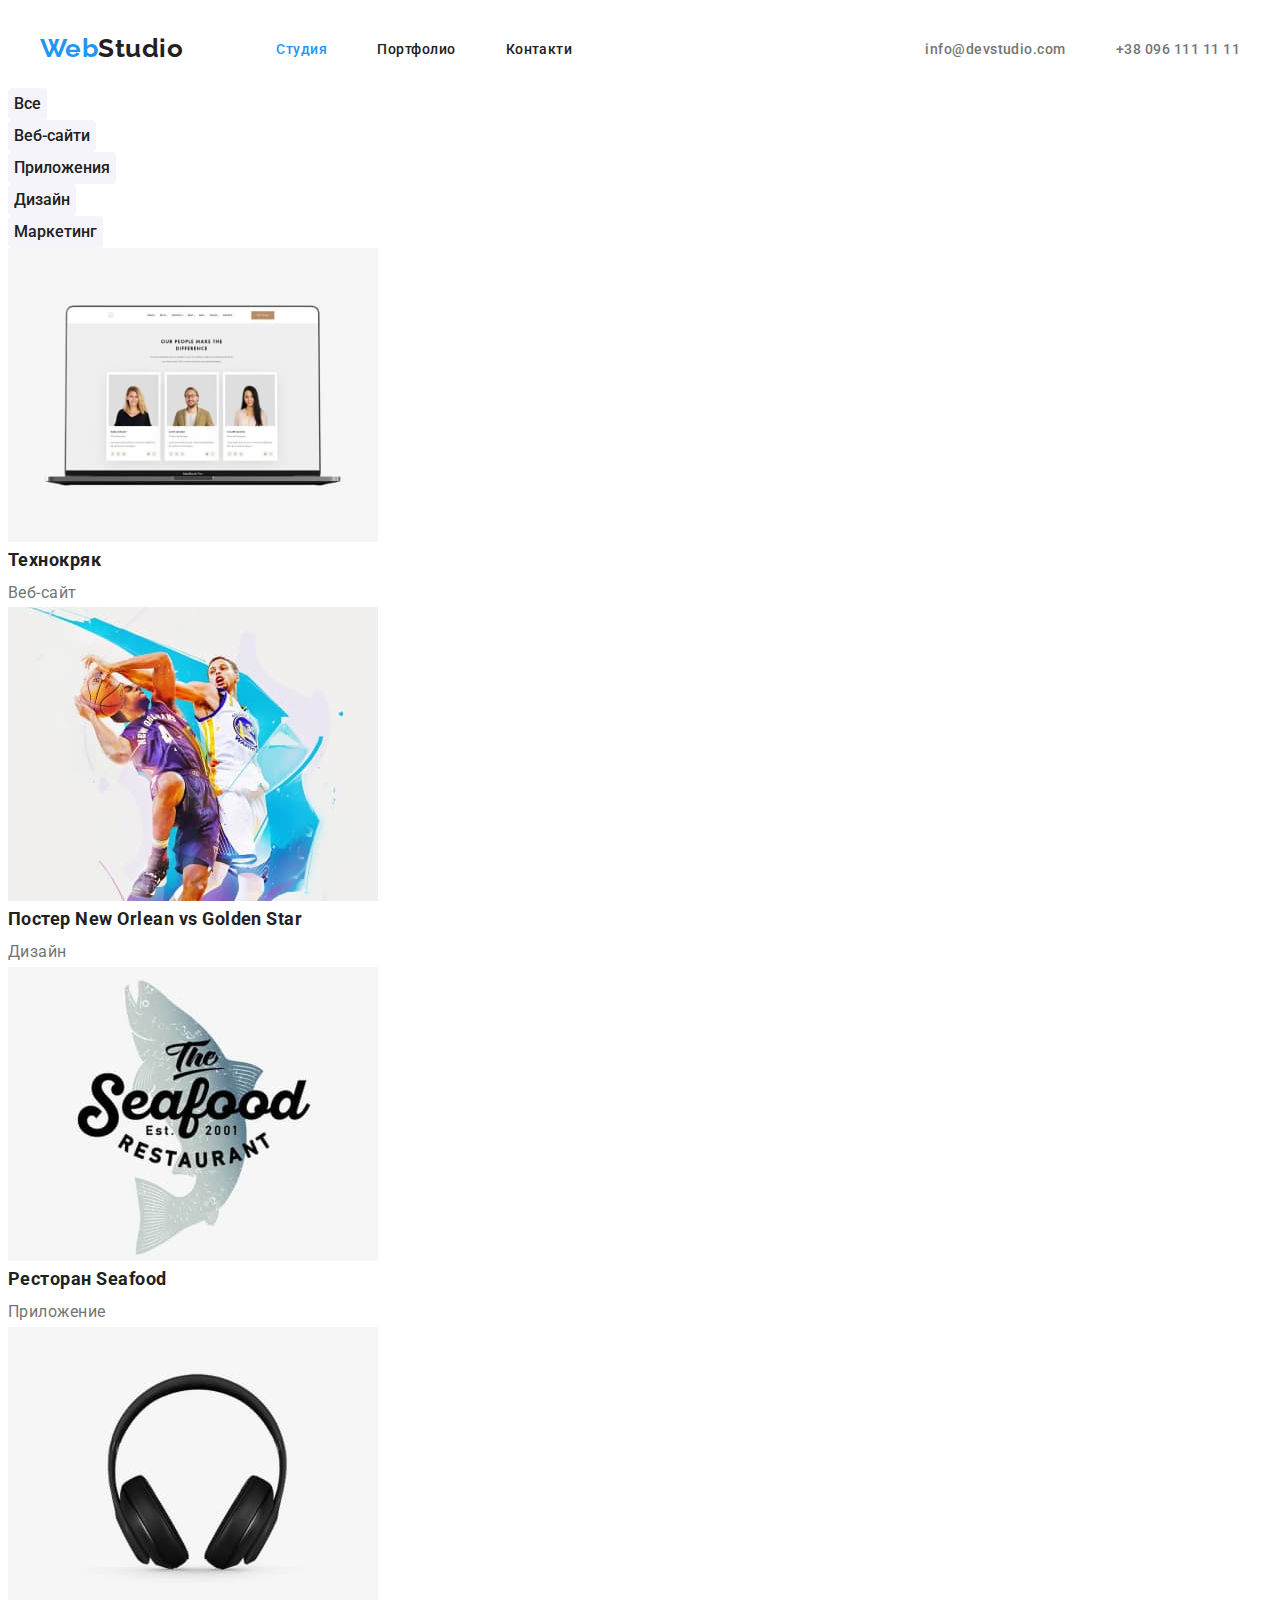
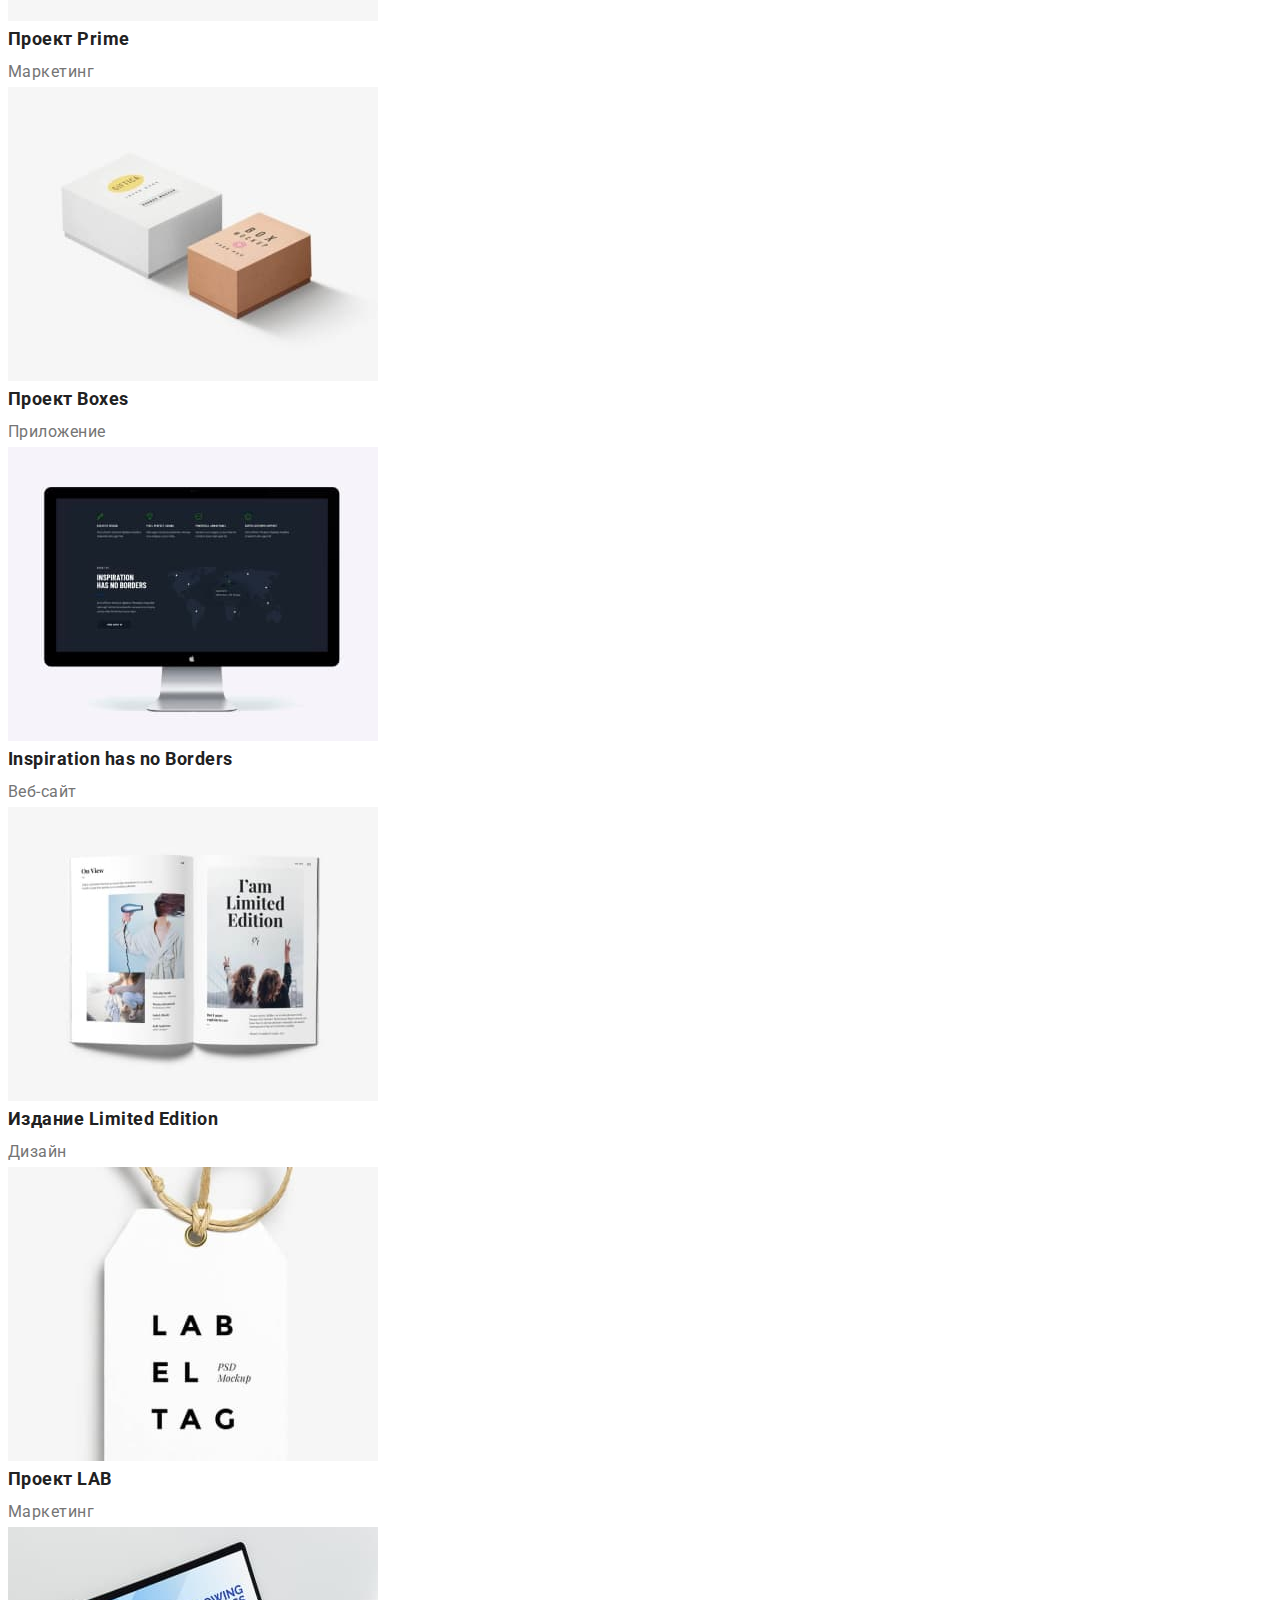
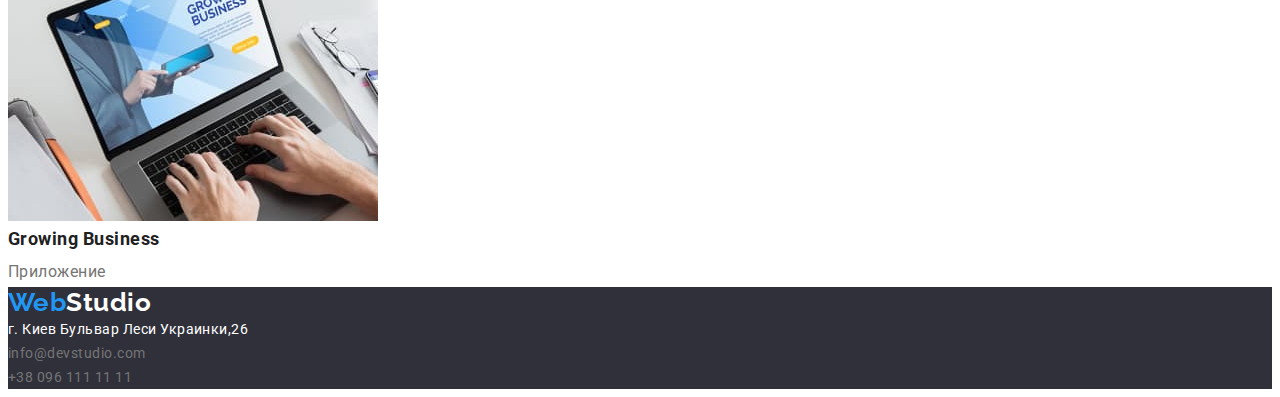
==== portfolio.html @ da2de555 "1" ====
<!DOCTYPE html>
<html lang="ru">
  <head>
    <meta charset="UTF-8" />
    <meta http-equiv="X-UA-Compatible" content="IE=edge" />
    <meta name="viewport" content="width=device-width, initial-scale=1.0" />
    <title>Document</title>
    <link rel="preconnect" href="https://fonts.googleapis.com" />
    <link rel="preconnect" href="https://fonts.gstatic.com" crossorigin />
    <link
      href="https://fonts.googleapis.com/css2?family=Raleway:wght@700&family=Roboto:wght@400;500;700;900&display=swap"
      rel="stylesheet"
    />
    <link rel="stylesheet" href="https://cdnjs.cloudflare.com/ajax/libs/modern-normalize/1.1.0/modern-normalize.min.css" integrity="sha512-wpPYUAdjBVSE4KJnH1VR1HeZfpl1ub8YT/NKx4PuQ5NmX2tKuGu6U/JRp5y+Y8XG2tV+wKQpNHVUX03MfMFn9Q==" crossorigin="anonymous" referrerpolicy="no-referrer" />
    <link rel="stylesheet" href="./css/styles.css" />
  </head>

  <body class="page">
    <header>
      <div class="container header-container">
        <nav class="header-navigation">
          <a href="./index.html" class="header-logo link"
            ><span class="logo1 link">Web</span>Studio</a
          >
          <ul class="header-list list">
            <li class="header-item">
              <a href="./index.html" class="header-link link current">Студия</a>
            </li>
            <li class="header-item">
              <a href="./portfolio.html" class="header-link link">Портфолио</a>
            </li>
            <li class="header-item">
              <a href="" class="header-link link">Контакти</a>
            </li>
          </ul>
        </nav>
      
        <div class="header-contact">
          <ul class="auth-list list">
            <li class="auth-item">
              <a href="mailto:info@devstudio.com" class="auth-link link"
                >info@devstudio.com</a
              >
            </li>
            <li>
              <a href="tel:+380961111111" class="auth-link link">+38 096 111 11 11</a>
            </li class="auth-item">
          </ul>
        <div>
      </div>
    </header>

    <main>

      <section class="portfolio">
        <h1 hidden>title</h1>
        <ul class="list">
          <li><button type="button" class="btn-secondary button">Все</button></li>
          <li><button type="button" class="btn-secondary button">Веб-сайти</button></li>
          <li><button type="button" class="btn-secondary button">Приложения</button></li>
          <li><button type="button" class="btn-secondary button">Дизайн</button></li>
          <li><button type="button" class="btn-secondary button">Маркетинг</button></li>
        </ul>
        <ul class="list">
          <li>
            <a href="" class="link">
              <img
                src="./images/tehnokrak.jpg"
                alt="Технокряк"
                width="370"
                height="294"
              />
              <h2 class="portfolio-title title">Технокряк</h3>
              <p class="portfolio-text text">Веб-сайт</p>
            </a>
          </li>
          <li>
            <a href="" class="link">
              <img
                src="./images/poster.jpg"
                alt="Постер New Orlean vs Golden Star"
                width="370"
                height="294"
              />
              <h2 class="portfolio-title title">Постер New Orlean vs Golden Star</h3>
              <p class="portfolio-text text">Дизайн</p>
            </a>
          </li>
          <li>
            <a href="" class="link">
              <img
                src="./images/seafood.jpg"
                alt="Ресторан The SeaFood"
                width="370"
                height="294"
              />
              <h2 class="portfolio-title title">Ресторан Seafood</h3>
              <p class="portfolio-text text">Приложение</p>
            </a>
          </li>
          <li>
            <a href="" class="link">
              <img
                src="./images/prime.jpg"
                alt="Проект Prime"
                width="370"
                height="294"
              />
              <h2 class="portfolio-title title">Проект Prime</h3>
              <p class="portfolio-text text">Маркетинг</p>
            </a>
          </li>
          <li>
            <a href="" class="link">
              <img
                src="./images/boxes.jpg"
                alt="Проект Boxes"
                width="370"
                height="294"
              />
              <h2 class="portfolio-title title">Проект Boxes</h3>
              <p class="portfolio-text text">Приложение</p>
            </a>
          </li>
          <li>
            <a href="" class="link">
              <img
                src="./images/inspirationhasnoborders.jpg"
                alt="Inspiration has no Borders"
                width="370"
                height="294"
              />
              <h2 class="portfolio-title title">Inspiration has no Borders</h3>
              <p class="portfolio-text text">Веб-сайт</p>
            </a>
          </li>
          <li>
            <a href="" class="link">
              <img
                src="./images/limitededition.jpg"
                alt="Издание Limited Edition"
                width="370"
                height="294"
              />
              <h2 class="portfolio-title title">Издание Limited Edition</h3>
              <p class="portfolio-text text">Дизайн</p>
            </a>
          </li>
          <li>
            <a href="" class="link">
              <img
                src="./images/lab.jpg"
                alt="Проект LAB"
                width="370"
                height="294"
              />
              <h2 class="portfolio-title title">Проект LAB</h3>
              <p class="portfolio-text text">Маркетинг</p>
            </a>
          </li>
          </li>
          <li>
            <a href="" class="link">
              <img
                src="./images/growingbusiness.jpg"
                alt="Growing Business"
                width="370"
                height="294"
              />
              <h2 class="portfolio-title title">Growing Business</h3>
              <p class="portfolio-text text">Приложение</p>
            </a>
        </ul>
      </section>
    </main>

   <footer class="footer">
      <a href="./index.html" class="logo-footer link"><span class="logo1 link">Web</span>Studio</a>
      <address>
        <ul class="address list">
          <li>г. Киев Бульвар Леси Украинки,26</li>
          <li>
            <a href="mailto:info@devstudio.com" class="link">info@devstudio.com</a>
          </li>
          <li>
            <a href="tel:+380961111111" class="link">+38 096 111 11 11</a>
          </li>
        </ul>
      </address>
    </footer>
  </body>
</html>
---- css/styles.css ----
:root {
  --primary-text-color: #757575;
  --title-text-color: #212121;
  --accent-color: #2196f3;
  --first-background-color: #2f303a;
  --primary-white-color: #ffffff;
  --second-background-color: #f5f4fa;
  --second-btn-color: #188ce8;
}

p,
h1,
h2,
h3,
h4,
h5,
h6 {
  margin: 0;
}

ul {
  padding-left: 0;
  margin: 0;
}

img {
  display: block;
}

body {
  color: var(--primary-text-color);
  font-family: Roboto, sans-serif;
  letter-spacing: 0.03em;
}

.container {
  width: 1200px;
  height: 80px;
  margin-left: auto;
  margin-right: auto;
  padding-left: 15px;
  padding-right: 15px;
}

.link {
  text-decoration: none;
}

.list {
  list-style: none;
}

/* button */

.button {
  background-color: var(--accent-color);
  color: var(--title-text-color);
  font-family: inherit;
  border: none;
  cursor: pointer;
  border-radius: 4px;
}

.btn-primary.button {
  color: var(--primary-white-color);
  font-size: 16px;
  line-height: 1.87;
  display: flex;
  align-items: center;
  text-align: center;
}

.btn-primary.button:focus,
.btn-primary.button:hover {
  background-color: var(--second-btn-color);
  color: var(--primary-white-color);
}

.btn-secondary.button {
  background-color: var(--second-background-color);
  color: var(--title-text-color);
  font-weight: 500;
  font-size: 16px;
  line-height: 1.87;
  text-align: center;
}

.btn-secondary.button:hover,
.btn-secondary.button:focus {
  background-color: var(--accent-color);
  color: var(--primary-white-color);
}

/* ------------HEADER----------- */

/* logo */

.header-logo {
  color: var(--title-text-color);
  font-family: Raleway, sans-serif;
  font-weight: 700;
  font-size: 26px;
  line-height: 1.19;
  margin-right: 93px;
}
.logo1 {
  color: var(--accent-color);
}

.header-logo:hover,
.header-logo:focus {
  color: var(--accent-color);
}

.header-container {
  display: flex;
  align-items: center;
}

.header-navigation {
  display: flex;
  align-items: center;
}

.header-list {
  display: flex;
  align-items: center;
}

.header-item:not(:last-child) {
  margin-right: 50px;
}

.header-link {
  color: var(--title-text-color);
  font-weight: 500;
  font-size: 14px;
  line-height: 1.14;
}

.header-link:hover,
.header-link:focus {
  color: var(--accent-color);
}

.header-link.current {
  color: var(--accent-color);
}

/* auth */

.auth-list {
  display: flex;
}

.header-contact {
  display: flex;
  margin-left: auto;
}

.auth-link {
  color: var(--primary-text-color);
  font-weight: 500;
  font-size: 14px;
  line-height: 1.14;
}

.auth-item:not(:last-child) {
  margin-right: 50px;
}

.auth-link:hover,
.auth-link:focus {
  color: var(--accent-color);
}

/* Hero */

.hero {
  background-color: var(--first-background-color);
}

.hero-title {
  color: var(--primery-white-color);

  font-weight: 900;
  font-size: 44px;
  line-height: 1.36;
  text-align: center;
  letter-spacing: 0.06em;
  text-transform: uppercase;
}

/* section */
.section-title {
  color: var(--title-text-color);

  font-weight: 700;
  font-size: 36px;
  line-height: 1.16;
  text-align: center;
}

/* goals */
.goals-list .title,
.team-list .title {
  color: var(--title-text-color);

  font-weight: 700;
  font-size: 14px;
  line-height: 1.14;
}

.goal-text.text,
.team-text.text {
  color: var(--primary-text-color);

  font-size: 14px;
  line-height: 1.71;
}

/* work */

/* team */

.team {
  background-color: var(--second-background-color);
}

.team-list .title {
  color: var(--title-text-color);

  font-weight: 700;
  font-size: 14px;
  line-height: 1.14;
  text-align: center;
}

.team-text.text {
  color: var(--primary-text-color);

  font-size: 14px;
  line-height: 1.71;
  text-align: center;
}

.team-list.list {
  background-color: var(--primary-white-color);
  color: var(--title-text-color);
}

/* portfolio */

.portfolio .link:focus,
.portfolio .link:hover {
  color: var(--accent-color);
}

.portfolio-title {
  color: var(--title-text-color);

  font-weight: 700;
  font-size: 18px;
  line-height: 2;
}
.portfolio-text {
  color: var(--primary-text-color);
  font-size: 16px;
  line-height: 1.87;
}
/* footer */
.footer {
  background-color: var(--first-background-color);
  color: var(--primary-white-color);
}

.logo-footer {
  color: var(--primary-white-color);
  font-family: Raleway, sans-serif;
  font-weight: 700;
  font-size: 26px;
  line-height: 1.19;
}

.logo-footer:hover,
.logo-footer:focus {
  color: var(--accent-color);
}

.address.list {
  font-style: normal;
  font-size: 14px;
  line-height: 1.71;
}

.address .link {
  color: var(--primary-text-color);
}

.text-addr {
}

.address .link:hover,
.address .link:focus {
  color: var(--accent-color);
}
/* s */
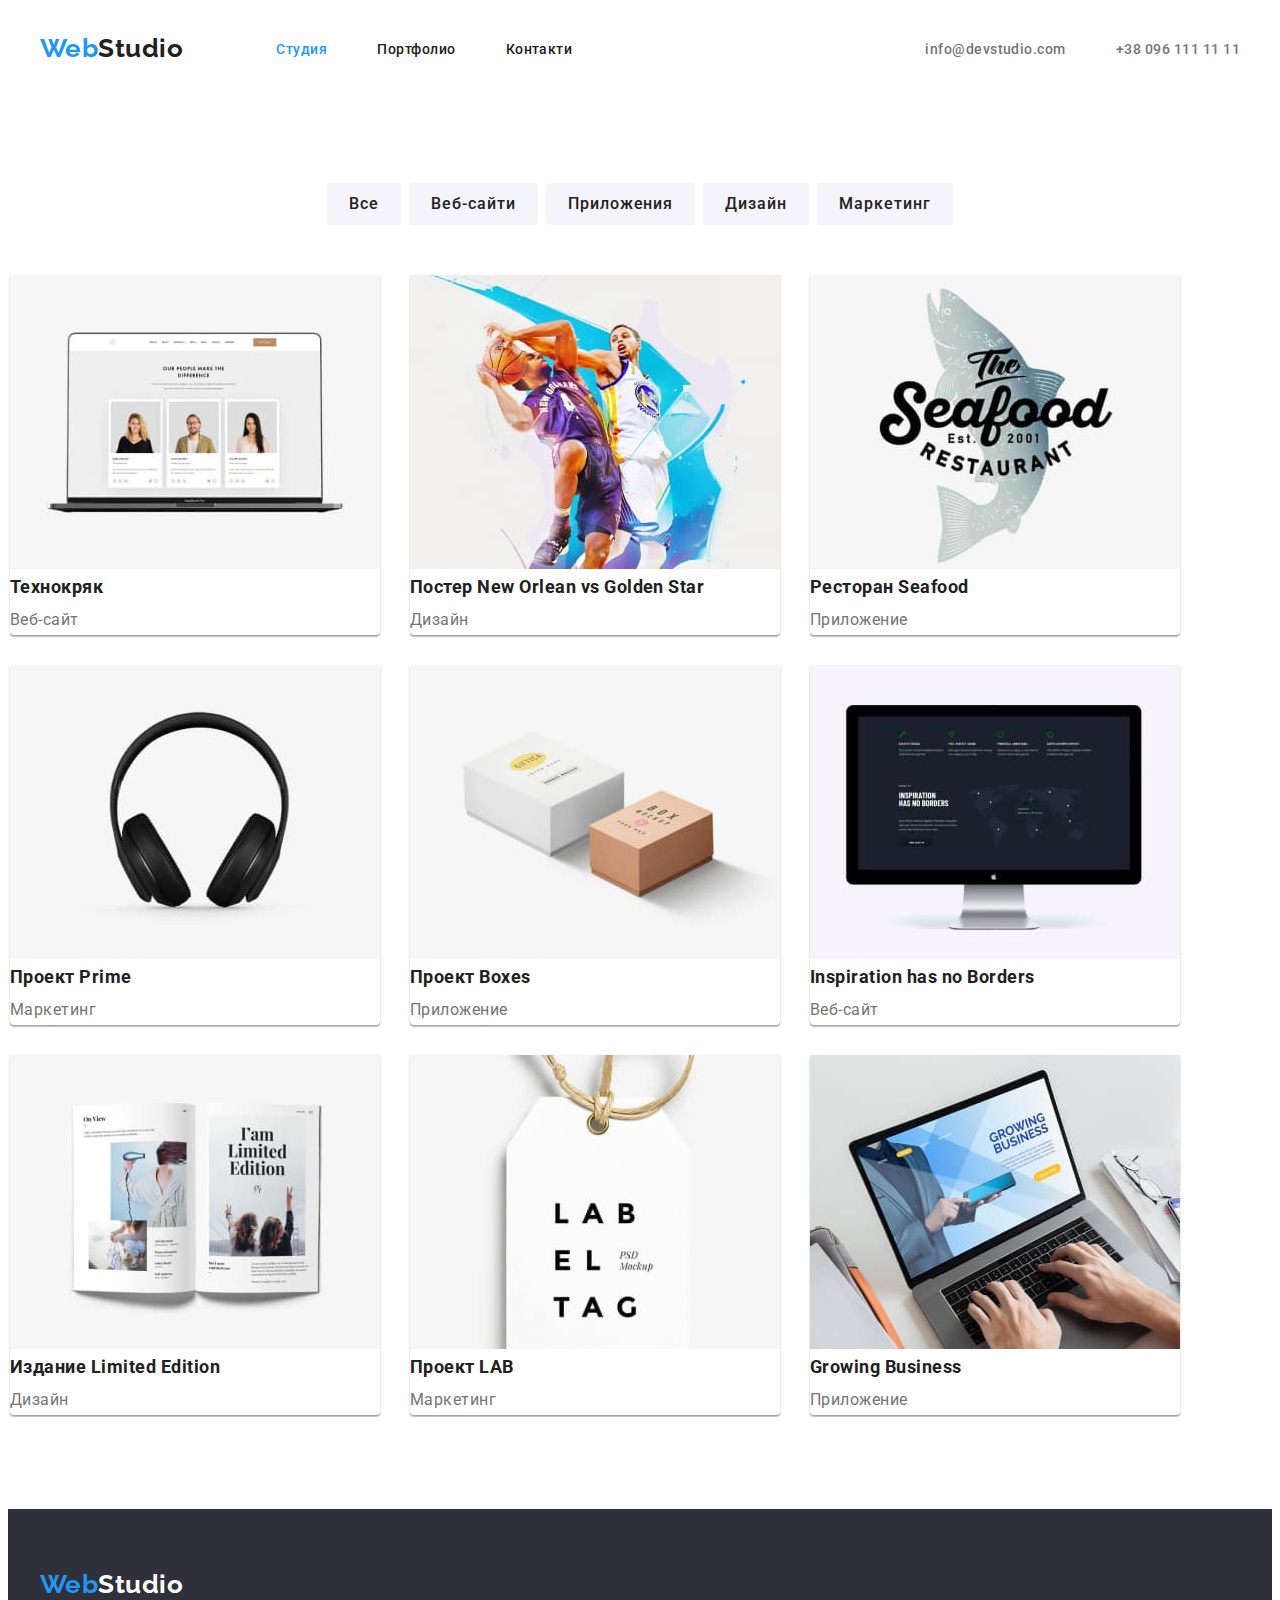
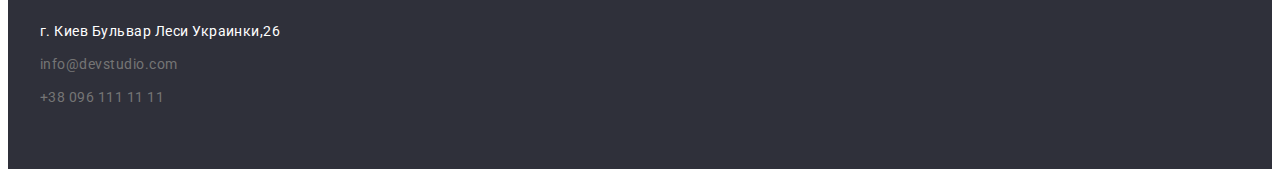
==== commit a900cdb6: "2" ====
--- a/portfolio.html
+++ b/portfolio.html
@@ -54,140 +54,148 @@
     <main>
 
       <section class="portfolio">
-        <h1 hidden>title</h1>
-        <ul class="list">
-          <li><button type="button" class="btn-secondary button">Все</button></li>
-          <li><button type="button" class="btn-secondary button">Веб-сайти</button></li>
-          <li><button type="button" class="btn-secondary button">Приложения</button></li>
-          <li><button type="button" class="btn-secondary button">Дизайн</button></li>
-          <li><button type="button" class="btn-secondary button">Маркетинг</button></li>
-        </ul>
-        <ul class="list">
-          <li>
-            <a href="" class="link">
-              <img
-                src="./images/tehnokrak.jpg"
-                alt="Технокряк"
-                width="370"
-                height="294"
-              />
-              <h2 class="portfolio-title title">Технокряк</h3>
-              <p class="portfolio-text text">Веб-сайт</p>
-            </a>
-          </li>
-          <li>
-            <a href="" class="link">
-              <img
-                src="./images/poster.jpg"
-                alt="Постер New Orlean vs Golden Star"
-                width="370"
-                height="294"
-              />
-              <h2 class="portfolio-title title">Постер New Orlean vs Golden Star</h3>
-              <p class="portfolio-text text">Дизайн</p>
-            </a>
-          </li>
-          <li>
-            <a href="" class="link">
-              <img
-                src="./images/seafood.jpg"
-                alt="Ресторан The SeaFood"
-                width="370"
-                height="294"
-              />
-              <h2 class="portfolio-title title">Ресторан Seafood</h3>
-              <p class="portfolio-text text">Приложение</p>
-            </a>
-          </li>
-          <li>
-            <a href="" class="link">
-              <img
-                src="./images/prime.jpg"
-                alt="Проект Prime"
-                width="370"
-                height="294"
-              />
-              <h2 class="portfolio-title title">Проект Prime</h3>
-              <p class="portfolio-text text">Маркетинг</p>
-            </a>
-          </li>
-          <li>
-            <a href="" class="link">
-              <img
-                src="./images/boxes.jpg"
-                alt="Проект Boxes"
-                width="370"
-                height="294"
-              />
-              <h2 class="portfolio-title title">Проект Boxes</h3>
-              <p class="portfolio-text text">Приложение</p>
-            </a>
-          </li>
-          <li>
-            <a href="" class="link">
-              <img
-                src="./images/inspirationhasnoborders.jpg"
-                alt="Inspiration has no Borders"
-                width="370"
-                height="294"
-              />
-              <h2 class="portfolio-title title">Inspiration has no Borders</h3>
-              <p class="portfolio-text text">Веб-сайт</p>
-            </a>
-          </li>
-          <li>
-            <a href="" class="link">
-              <img
-                src="./images/limitededition.jpg"
-                alt="Издание Limited Edition"
-                width="370"
-                height="294"
-              />
-              <h2 class="portfolio-title title">Издание Limited Edition</h3>
-              <p class="portfolio-text text">Дизайн</p>
-            </a>
-          </li>
-          <li>
-            <a href="" class="link">
-              <img
-                src="./images/lab.jpg"
-                alt="Проект LAB"
-                width="370"
-                height="294"
-              />
-              <h2 class="portfolio-title title">Проект LAB</h3>
-              <p class="portfolio-text text">Маркетинг</p>
-            </a>
-          </li>
-          </li>
-          <li>
-            <a href="" class="link">
-              <img
-                src="./images/growingbusiness.jpg"
-                alt="Growing Business"
-                width="370"
-                height="294"
-              />
-              <h2 class="portfolio-title title">Growing Business</h3>
-              <p class="portfolio-text text">Приложение</p>
-            </a>
-        </ul>
+        <div class="container">
+          <h1 hidden>portfolio</h1>
+          <ul class="portfolio-button-list list">
+            <li class="portfolio-button-item"><button type="button" class="btn-secondary button">Все</button></li>
+            <li class="portfolio-button-item"><button type="button" class="btn-secondary button">Веб-сайти</button></li>
+            <li class="portfolio-button-item"><button type="button" class="btn-secondary button">Приложения</button></li>
+            <li class="portfolio-button-item"><button type="button" class="btn-secondary button">Дизайн</button></li>
+            <li class="portfolio-button-item"><button type="button" class="btn-secondary button">Маркетинг</button></li>
+          </ul>
+        
+          <ul class="portfolio-work-list list">
+            <li class="portfolio-work-item">
+              <a href="" class="portfolio-work-link link">
+                <img
+                  src="./images/tehnokrak.jpg"
+                  alt="Технокряк"
+                  width="370"
+                  height="294"
+                />
+                <h2 class="portfolio-title title">Технокряк</h3>
+                <p class="portfolio-text text">Веб-сайт</p>
+              </a>
+            </li>
+            <li class="portfolio-work-item">
+              <a href="" class="portfolio-work-link link">
+                <img
+                  src="./images/poster.jpg"
+                  alt="Постер New Orlean vs Golden Star"
+                  width="370"
+                  height="294"
+                />
+                <h2 class="portfolio-title title">Постер New Orlean vs Golden Star</h3>
+                <p class="portfolio-text text">Дизайн</p>
+              </a>
+            </li>
+            <li class="portfolio-work-item">
+              <a href="" class="portfolio-work-link link">
+                <img
+                  src="./images/seafood.jpg"
+                  alt="Ресторан The SeaFood"
+                  width="370"
+                  height="294"
+                />
+                <h2 class="portfolio-title title">Ресторан Seafood</h3>
+                <p class="portfolio-text text">Приложение</p>
+              </a>
+            </li>
+            <li class="portfolio-work-item">
+              <a href="" class="portfolio-work-link link">
+                <img
+                  src="./images/prime.jpg"
+                  alt="Проект Prime"
+                  width="370"
+                  height="294"
+                />
+                <h2 class="portfolio-title title">Проект Prime</h3>
+                <p class="portfolio-text text">Маркетинг</p>
+              </a>
+            </li>
+            <li class="portfolio-work-item">
+              <a href="" class="portfolio-work-link link">
+                <img
+                  src="./images/boxes.jpg"
+                  alt="Проект Boxes"
+                  width="370"
+                  height="294"
+                />
+                <h2 class="portfolio-title title">Проект Boxes</h3>
+                <p class="portfolio-text text">Приложение</p>
+              </a>
+            </li>
+            <li class="portfolio-work-item">
+              <a href="" class="portfolio-work-link link">
+                <img
+                  src="./images/inspirationhasnoborders.jpg"
+                  alt="Inspiration has no Borders"
+                  width="370"
+                  height="294"
+                />
+                <h2 class="portfolio-title title">Inspiration has no Borders</h3>
+                <p class="portfolio-text text">Веб-сайт</p>
+              </a>
+            </li>
+            <li class="portfolio-work-item">
+              <a href="" class="portfolio-work-link link">
+                <img
+                  src="./images/limitededition.jpg"
+                  alt="Издание Limited Edition"
+                  width="370"
+                  height="294"
+                />
+                <h2 class="portfolio-title title">Издание Limited Edition</h3>
+                <p class="portfolio-text text">Дизайн</p>
+              </a>
+            </li>
+            <li class="portfolio-work-item">
+              <a href="" class="portfolio-work-link link">
+                <img
+                  src="./images/lab.jpg"
+                  alt="Проект LAB"
+                  width="370"
+                  height="294"
+                />
+                <h2 class="portfolio-title title">Проект LAB</h3>
+                <p class="portfolio-text text">Маркетинг</p>
+              </a>
+            </li>
+            <li class="portfolio-work-item">
+              <a href="" class="portfolio-work-link link">
+                <img
+                  src="./images/growingbusiness.jpg"
+                  alt="Growing Business"
+                  width="370"
+                  height="294"
+                />
+                <h2 class="portfolio-title title">Growing Business</h3>
+                <p class="portfolio-text text">Приложение</p>
+              </a>
+          </ul>
+        </div>
       </section>
     </main>
 
    <footer class="footer">
-      <a href="./index.html" class="logo-footer link"><span class="logo1 link">Web</span>Studio</a>
-      <address>
-        <ul class="address list">
-          <li>г. Киев Бульвар Леси Украинки,26</li>
-          <li>
-            <a href="mailto:info@devstudio.com" class="link">info@devstudio.com</a>
-          </li>
-          <li>
-            <a href="tel:+380961111111" class="link">+38 096 111 11 11</a>
-          </li>
-        </ul>
-      </address>
+      <div class="container">
+        <a href="./index.html" class="logo-footer link"
+          ><span class="logo1 link">Web</span>Studio</a
+        >
+        <address>
+          <ul class="address-list list">
+            <li class="address-addr">г. Киев Бульвар Леси Украинки,26</li>
+            <li class="address-item">
+              <a href="mailto:info@devstudio.com" class="address-link link"
+                >info@devstudio.com</a
+              >
+            </li>
+            <li class="address-item">
+              <a href="tel:+380961111111" class="address-link link">+38 096 111 11 11</a>
+            </li>
+          </ul>
+        </address>
+      </div>  
     </footer>
   </body>
 </html>
--- a/css/styles.css
+++ b/css/styles.css
@@ -25,6 +25,8 @@
 
 img {
   display: block;
+  max-width: 100%;
+  height: auto;
 }
 
 body {
@@ -35,7 +37,6 @@
 
 .container {
   width: 1200px;
-  height: 80px;
   margin-left: auto;
   margin-right: auto;
   padding-left: 15px;
@@ -63,11 +64,13 @@
 
 .btn-primary.button {
   color: var(--primary-white-color);
+  padding: 10px 32px;
+  cursor: pointer;
+  font-weight: bold;
+  font-family: inherit;
   font-size: 16px;
-  line-height: 1.87;
-  display: flex;
-  align-items: center;
-  text-align: center;
+  line-height: 1.88;
+  letter-spacing: 0.06em;
 }
 
 .btn-primary.button:focus,
@@ -79,10 +82,15 @@
 .btn-secondary.button {
   background-color: var(--second-background-color);
   color: var(--title-text-color);
+  display: block;
+  cursor: pointer;
   font-weight: 500;
+  font-family: inherit;
   font-size: 16px;
-  line-height: 1.87;
-  text-align: center;
+  line-height: 1.88;
+  letter-spacing: 0.06em;
+  border: none;
+  padding: 6px 22px;
 }
 
 .btn-secondary.button:hover,
@@ -102,6 +110,8 @@
   font-size: 26px;
   line-height: 1.19;
   margin-right: 93px;
+  margin-top: 25px;
+  margin-bottom: 25px;
 }
 .logo1 {
   color: var(--accent-color);
@@ -112,6 +122,11 @@
   color: var(--accent-color);
 }
 
+/* .header {
+  padding-top: 24px;
+  padding-bottom: 25px;
+} */
+
 .header-container {
   display: flex;
   align-items: center;
@@ -124,7 +139,6 @@
 
 .header-list {
   display: flex;
-  align-items: center;
 }
 
 .header-item:not(:last-child) {
@@ -136,6 +150,8 @@
   font-weight: 500;
   font-size: 14px;
   line-height: 1.14;
+  padding-top: 32px;
+  padding-bottom: 32px;
 }
 
 .header-link:hover,
@@ -145,6 +161,10 @@
 
 .header-link.current {
   color: var(--accent-color);
+}
+
+.header {
+  border-bottom: 1px solid #ececec;
 }
 
 /* auth */
@@ -178,11 +198,15 @@
 
 .hero {
   background-color: var(--first-background-color);
+  text-align: center;
+  padding: 200px 0;
 }
 
 .hero-title {
-  color: var(--primery-white-color);
-
+  color: var(--primary-white-color);
+  max-width: 696px;
+  margin: 0 auto;
+  margin-bottom: 50px;
   font-weight: 900;
   font-size: 44px;
   line-height: 1.36;
@@ -191,65 +215,136 @@
   text-transform: uppercase;
 }
 
-/* section */
-.section-title {
-  color: var(--title-text-color);
-
+/* features */
+
+.features {
+  padding-top: 94px;
+}
+
+.features-title {
+  color: var(--title-text-color);
+  font-weight: 700;
+  font-size: 14px;
+  line-height: 1.14;
+  padding-bottom: 10px;
+  text-transform: uppercase;
+}
+
+.features-text {
+  color: var(--primary-text-color);
+  font-size: 14px;
+  line-height: 1.71;
+}
+
+.features-list {
+  display: flex;
+}
+
+.features-item:not(:last-child) {
+  margin-right: 30px;
+}
+
+/* work */
+.work {
+  padding-bottom: 94px;
+  padding-top: 94px;
+}
+.work-title {
+  color: var(--title-text-color);
   font-weight: 700;
   font-size: 36px;
   line-height: 1.16;
   text-align: center;
-}
-
-/* goals */
-.goals-list .title,
-.team-list .title {
-  color: var(--title-text-color);
-
-  font-weight: 700;
-  font-size: 14px;
-  line-height: 1.14;
-}
-
-.goal-text.text,
-.team-text.text {
-  color: var(--primary-text-color);
-
-  font-size: 14px;
-  line-height: 1.71;
-}
-
-/* work */
+  padding-bottom: 50px;
+}
+.work-list {
+  display: flex;
+}
+
+.work-item:not(:last-child) {
+  margin-right: 30px;
+}
 
 /* team */
-
 .team {
   background-color: var(--second-background-color);
-}
-
-.team-list .title {
-  color: var(--title-text-color);
-
-  font-weight: 700;
-  font-size: 14px;
-  line-height: 1.14;
-  text-align: center;
-}
-
-.team-text.text {
-  color: var(--primary-text-color);
-
-  font-size: 14px;
-  line-height: 1.71;
-  text-align: center;
-}
-
-.team-list.list {
-  background-color: var(--primary-white-color);
-  color: var(--title-text-color);
+  padding-top: 94px;
+  padding-bottom: 94px;
+}
+
+.team-title {
+  color: var(--title-text-color);
+  font-weight: 700;
+  font-size: 36px;
+  line-height: 1.16;
+  text-align: center;
+  margin-bottom: 50px;
+}
+
+.team-list-title {
+  color: var(--title-text-color);
+  font-weight: 500;
+  font-size: 16px;
+  line-height: 1.19;
+  text-align: center;
+}
+
+.team-text {
+  color: var(--primary-text-color);
+  padding: auto;
+  margin-top: 10px;
+  font-weight: normal;
+  font-size: 16px;
+  line-height: 1.19;
+  text-align: center;
+}
+
+.team-list {
+  background-color: var(--second-background-color);
+  color: var(--title-text-color);
+  display: flex;
+}
+
+.team-item {
+  margin-right: 30px;
+  box-shadow: 0px 1px 3px rgba(0, 0, 0, 0.12), 0px 1px 1px rgba(0, 0, 0, 0.14),
+    0px 2px 1px rgba(0, 0, 0, 0.2);
+  border-radius: 0px 0px 4px 4px;
+}
+.team-personal {
+  padding-top: 30px;
+  padding-bottom: 30px;
 }
 
 /* portfolio */
+
+.portfolio-work-list {
+  display: flex;
+  flex-wrap: wrap;
+  margin-left: -30px;
+  margin-top: -30px;
+}
+.portfolio-work-item {
+  margin-right: 30px;
+  margin-top: 30px;
+  box-shadow: 0px 1px 3px rgba(0, 0, 0, 0.12), 0px 1px 1px rgba(0, 0, 0, 0.14),
+    0px 2px 1px rgba(0, 0, 0, 0.2);
+  border-radius: 0px 0px 4px 4px;
+}
+.portfolio {
+  padding-top: 94px;
+  padding-bottom: 94px;
+}
+
+.portfolio-button-list {
+  display: flex;
+  justify-content: center;
+  margin-bottom: 50px;
+}
+
+.portfolio-button-item:not(:last-child) {
+  margin-right: 8px;
+}
 
 .portfolio .link:focus,
 .portfolio .link:hover {
@@ -258,20 +353,25 @@
 
 .portfolio-title {
   color: var(--title-text-color);
-
   font-weight: 700;
   font-size: 18px;
   line-height: 2;
+  text-align: left;
 }
 .portfolio-text {
   color: var(--primary-text-color);
   font-size: 16px;
   line-height: 1.87;
-}
+  text-align: left;
+}
+
 /* footer */
+
 .footer {
   background-color: var(--first-background-color);
   color: var(--primary-white-color);
+  padding-top: 60px;
+  padding-bottom: 60px;
 }
 
 .logo-footer {
@@ -287,21 +387,25 @@
   color: var(--accent-color);
 }
 
-.address.list {
+.address-list {
   font-style: normal;
   font-size: 14px;
   line-height: 1.71;
-}
-
-.address .link {
+  margin-top: 20px;
+}
+
+.address-link {
   color: var(--primary-text-color);
 }
 
 .text-addr {
 }
 
-.address .link:hover,
-.address .link:focus {
-  color: var(--accent-color);
+.address-link:hover,
+.address-link:focus {
+  color: var(--accent-color);
+}
+.address-item {
+  margin-top: 9px;
 }
 /* s */
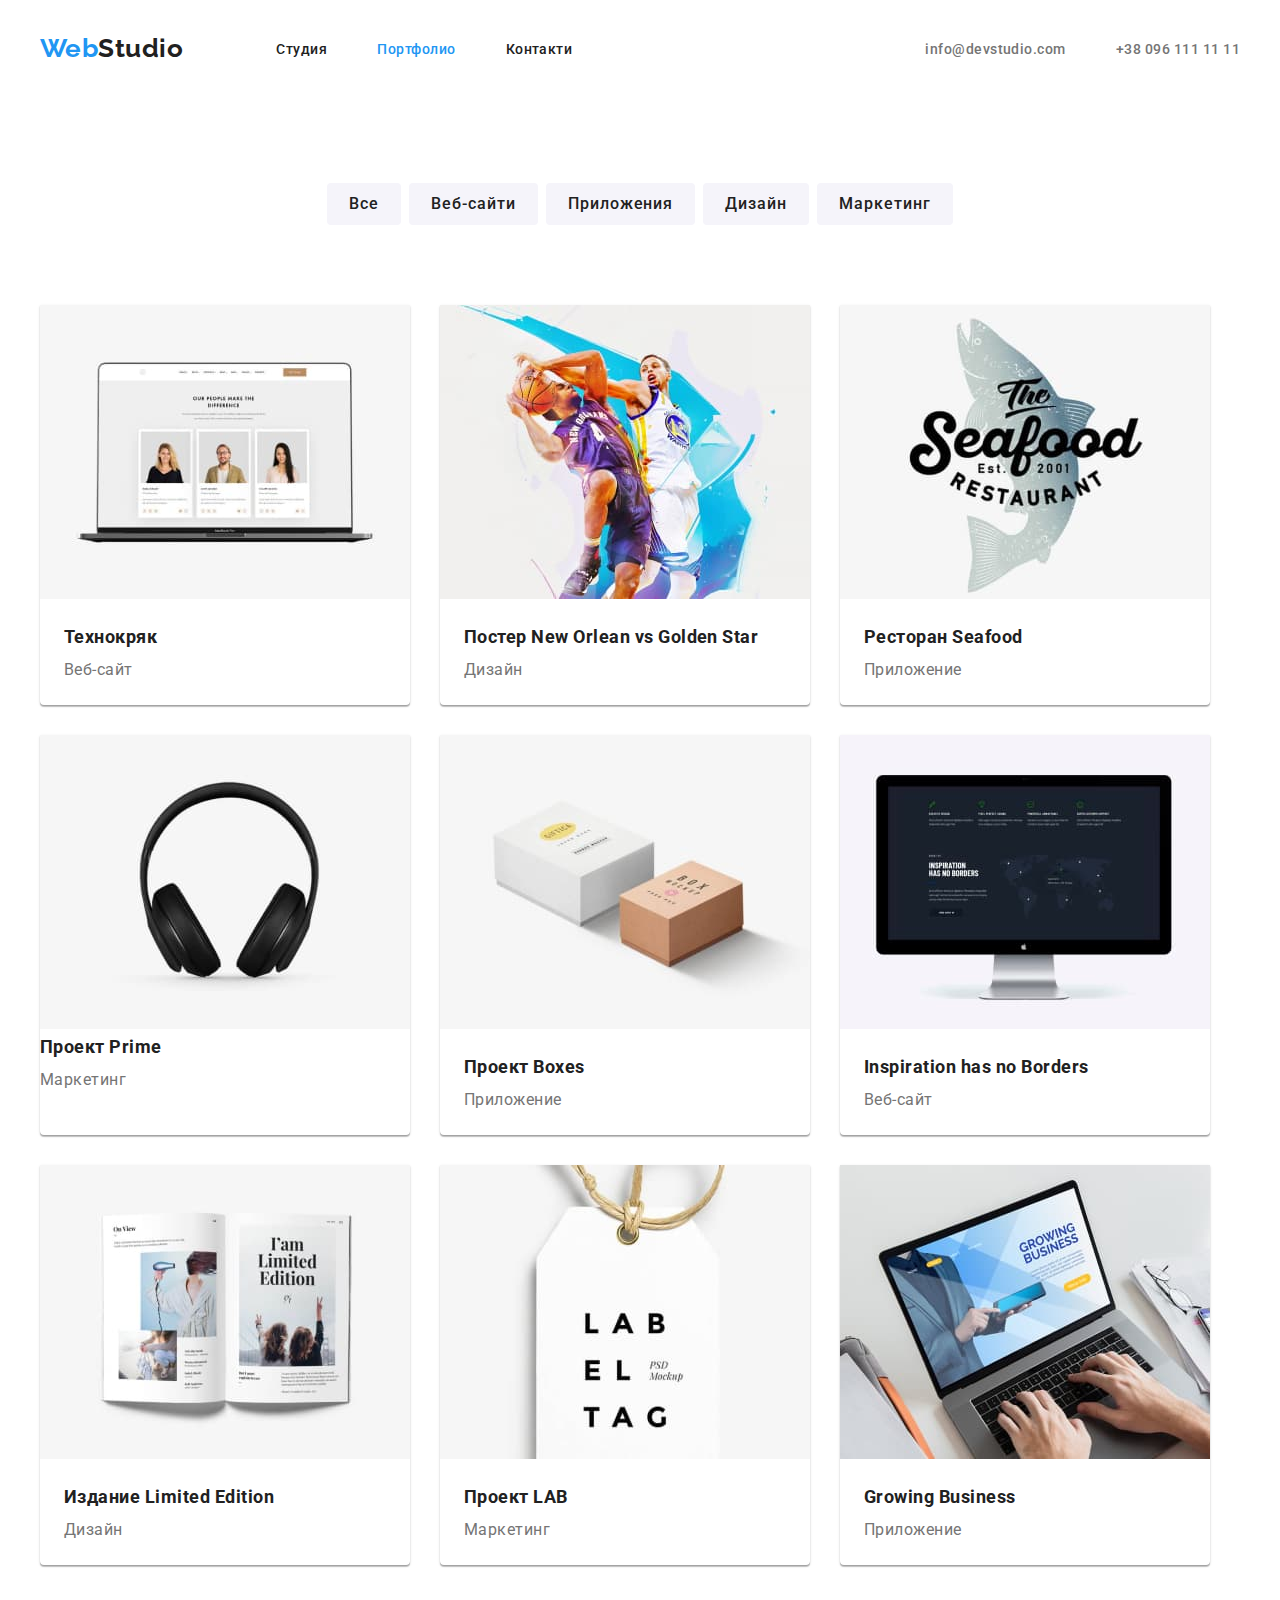
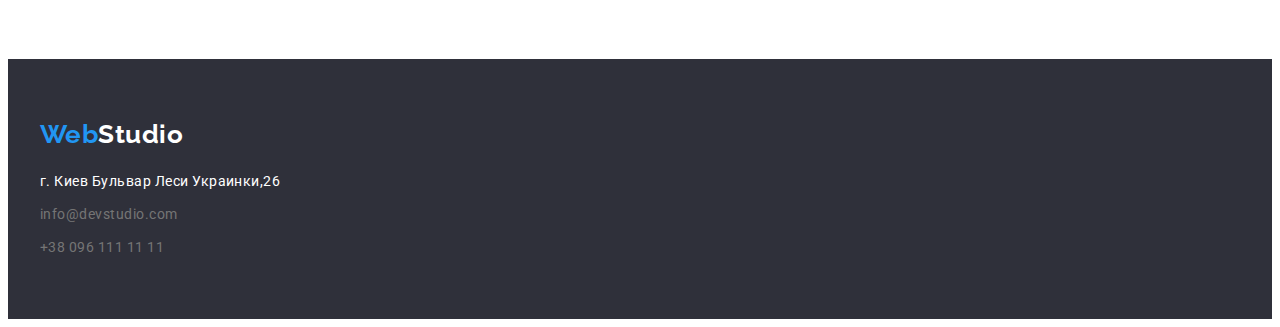
==== commit 87f8f0c7: "3" ====
--- a/portfolio.html
+++ b/portfolio.html
@@ -25,10 +25,10 @@
           >
           <ul class="header-list list">
             <li class="header-item">
-              <a href="./index.html" class="header-link link current">Студия</a>
+              <a href="./index.html" class="header-link link ">Студия</a>
             </li>
             <li class="header-item">
-              <a href="./portfolio.html" class="header-link link">Портфолио</a>
+              <a href="./portfolio.html" class="header-link link current">Портфолио</a>
             </li>
             <li class="header-item">
               <a href="" class="header-link link">Контакти</a>
@@ -73,8 +73,10 @@
                   width="370"
                   height="294"
                 />
-                <h2 class="portfolio-title title">Технокряк</h3>
-                <p class="portfolio-text text">Веб-сайт</p>
+                <div class="portfolio-work__text-wrapper">
+                  <h2 class="portfolio-title title">Технокряк</h3>
+                  <p class="portfolio-text text">Веб-сайт</p>
+                </div>
               </a>
             </li>
             <li class="portfolio-work-item">
@@ -85,8 +87,10 @@
                   width="370"
                   height="294"
                 />
-                <h2 class="portfolio-title title">Постер New Orlean vs Golden Star</h3>
-                <p class="portfolio-text text">Дизайн</p>
+                <div class="portfolio-work__text-wrapper">
+                  <h2 class="portfolio-title title">Постер New Orlean vs Golden Star</h3>
+                  <p class="portfolio-text text">Дизайн</p>
+                </div>
               </a>
             </li>
             <li class="portfolio-work-item">
@@ -97,8 +101,10 @@
                   width="370"
                   height="294"
                 />
-                <h2 class="portfolio-title title">Ресторан Seafood</h3>
-                <p class="portfolio-text text">Приложение</p>
+                <div class="portfolio-work__text-wrapper">
+                  <h2 class="portfolio-title title">Ресторан Seafood</h3>
+                  <p class="portfolio-text text">Приложение</p>
+                </div>
               </a>
             </li>
             <li class="portfolio-work-item">
@@ -121,8 +127,10 @@
                   width="370"
                   height="294"
                 />
-                <h2 class="portfolio-title title">Проект Boxes</h3>
-                <p class="portfolio-text text">Приложение</p>
+                <div class="portfolio-work__text-wrapper">
+                  <h2 class="portfolio-title title">Проект Boxes</h3>
+                  <p class="portfolio-text text">Приложение</p>
+                </div>
               </a>
             </li>
             <li class="portfolio-work-item">
@@ -133,8 +141,10 @@
                   width="370"
                   height="294"
                 />
-                <h2 class="portfolio-title title">Inspiration has no Borders</h3>
-                <p class="portfolio-text text">Веб-сайт</p>
+                <div class="portfolio-work__text-wrapper">
+                  <h2 class="portfolio-title title">Inspiration has no Borders</h3>
+                  <p class="portfolio-text text">Веб-сайт</p>
+                </div>
               </a>
             </li>
             <li class="portfolio-work-item">
@@ -145,8 +155,10 @@
                   width="370"
                   height="294"
                 />
-                <h2 class="portfolio-title title">Издание Limited Edition</h3>
-                <p class="portfolio-text text">Дизайн</p>
+                <div class="portfolio-work__text-wrapper">
+                  <h2 class="portfolio-title title">Издание Limited Edition</h3>
+                  <p class="portfolio-text text">Дизайн</p>
+                </div>
               </a>
             </li>
             <li class="portfolio-work-item">
@@ -157,9 +169,11 @@
                   width="370"
                   height="294"
                 />
-                <h2 class="portfolio-title title">Проект LAB</h3>
-                <p class="portfolio-text text">Маркетинг</p>
-              </a>
+                <div class="portfolio-work__text-wrapper">
+                  <h2 class="portfolio-title title">Проект LAB</h3>
+                  <p class="portfolio-text text">Маркетинг</p>
+                </div>
+                </a>
             </li>
             <li class="portfolio-work-item">
               <a href="" class="portfolio-work-link link">
@@ -169,9 +183,10 @@
                   width="370"
                   height="294"
                 />
-                <h2 class="portfolio-title title">Growing Business</h3>
-                <p class="portfolio-text text">Приложение</p>
-              </a>
+                <div class="portfolio-work__text-wrapper">
+                  <h2 class="portfolio-title title">Growing Business</h3>
+                  <p class="portfolio-text text">Приложение</p></div>
+                </a>
           </ul>
         </div>
       </section>
--- a/css/styles.css
+++ b/css/styles.css
@@ -310,6 +310,7 @@
   box-shadow: 0px 1px 3px rgba(0, 0, 0, 0.12), 0px 1px 1px rgba(0, 0, 0, 0.14),
     0px 2px 1px rgba(0, 0, 0, 0.2);
   border-radius: 0px 0px 4px 4px;
+  background-color: var(--primary-white-color);
 }
 .team-personal {
   padding-top: 30px;
@@ -317,13 +318,15 @@
 }
 
 /* portfolio */
+.portfolio-work__text-wrapper {
+  padding: 20px 24px;
+}
 
 .portfolio-work-list {
   display: flex;
   flex-wrap: wrap;
-  margin-left: -30px;
-  margin-top: -30px;
-}
+}
+
 .portfolio-work-item {
   margin-right: 30px;
   margin-top: 30px;
@@ -331,6 +334,11 @@
     0px 2px 1px rgba(0, 0, 0, 0.2);
   border-radius: 0px 0px 4px 4px;
 }
+
+.portfolio-work-item:nth-child(3n) {
+  margin-right: 0px;
+}
+
 .portfolio {
   padding-top: 94px;
   padding-bottom: 94px;
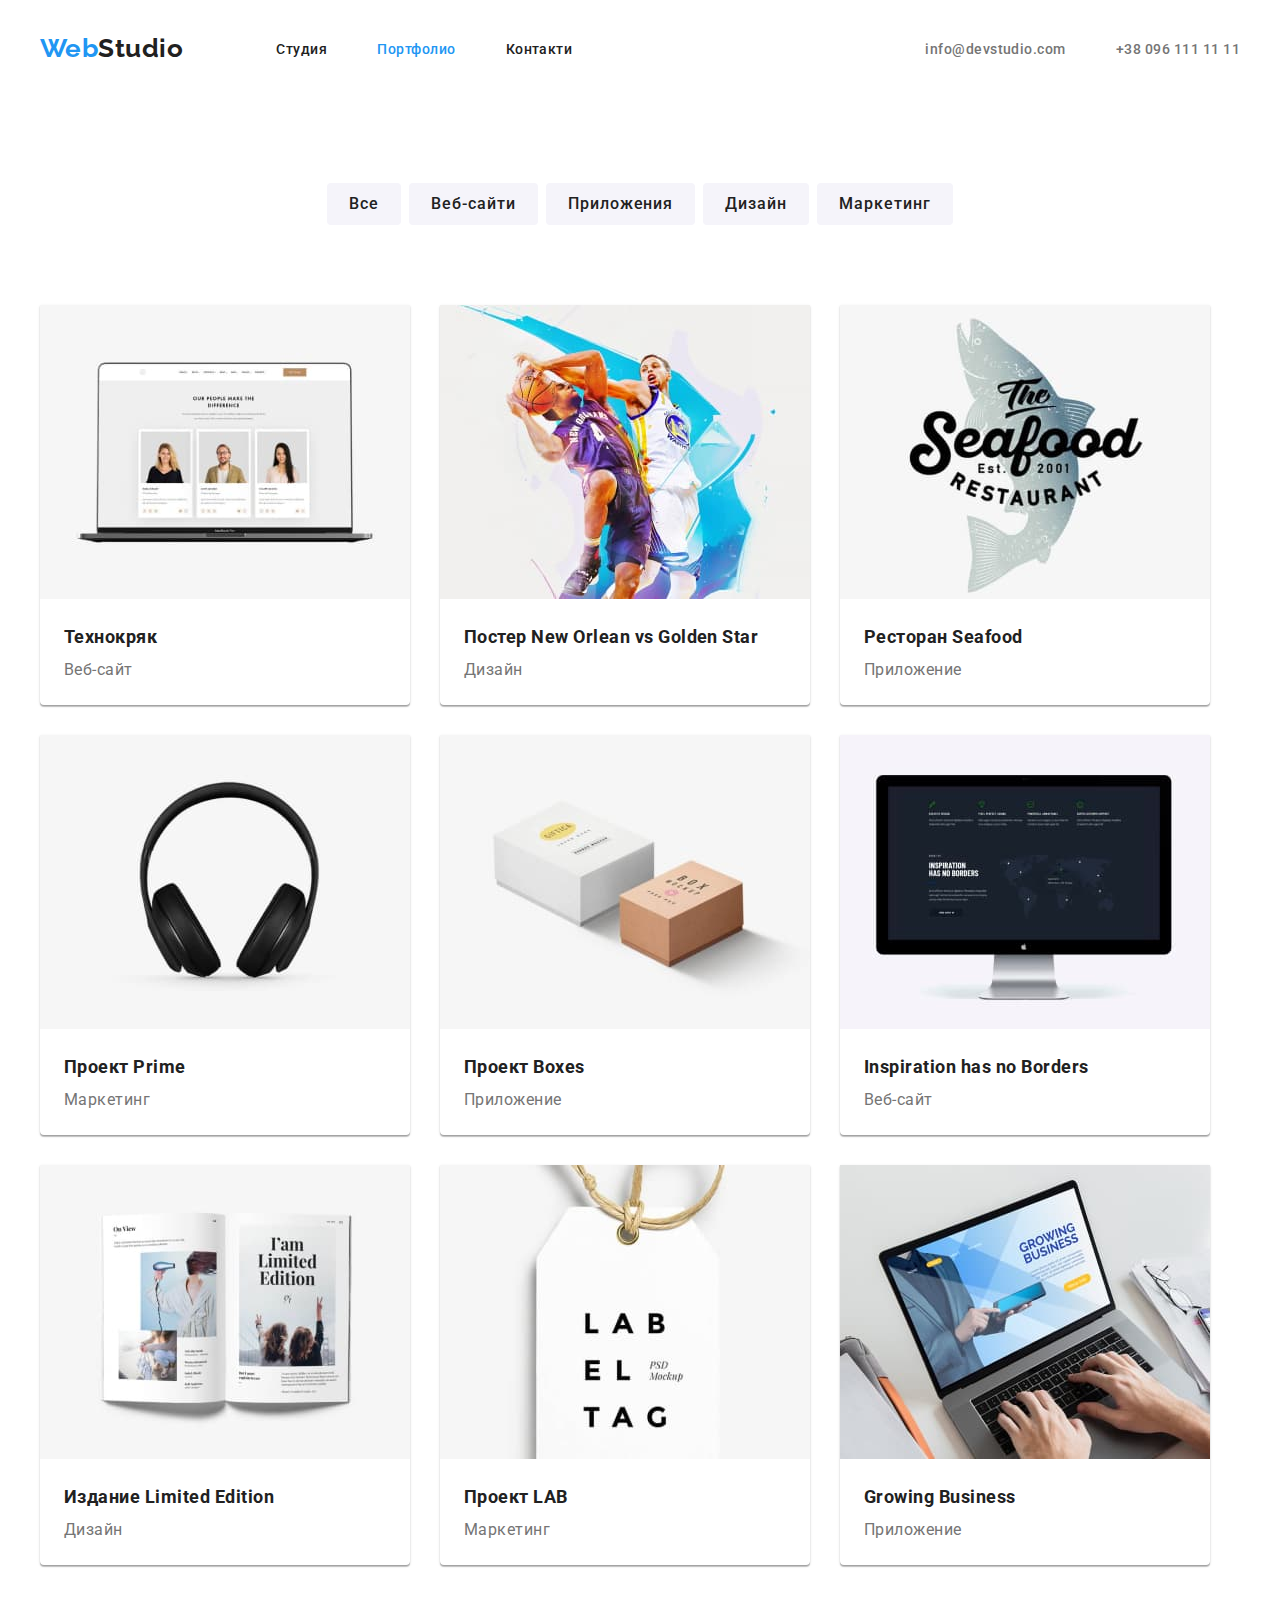
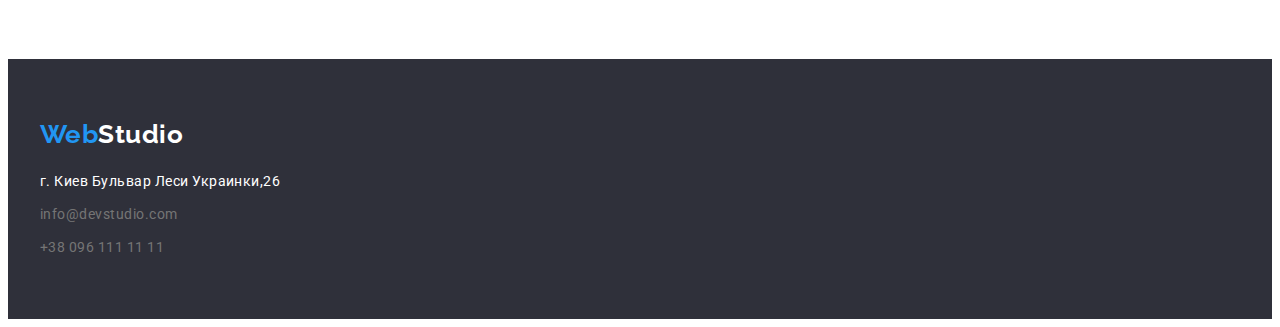
==== commit 1bc353e3: "4" ====
--- a/portfolio.html
+++ b/portfolio.html
@@ -115,8 +115,11 @@
                   width="370"
                   height="294"
                 />
-                <h2 class="portfolio-title title">Проект Prime</h3>
-                <p class="portfolio-text text">Маркетинг</p>
+                <div class="portfolio-work__text-wrapper">
+                  <h2 class="portfolio-title title">Проект Prime</h3>
+                  <p class="portfolio-text text">Маркетинг</p>
+                </div>
+                
               </a>
             </li>
             <li class="portfolio-work-item">
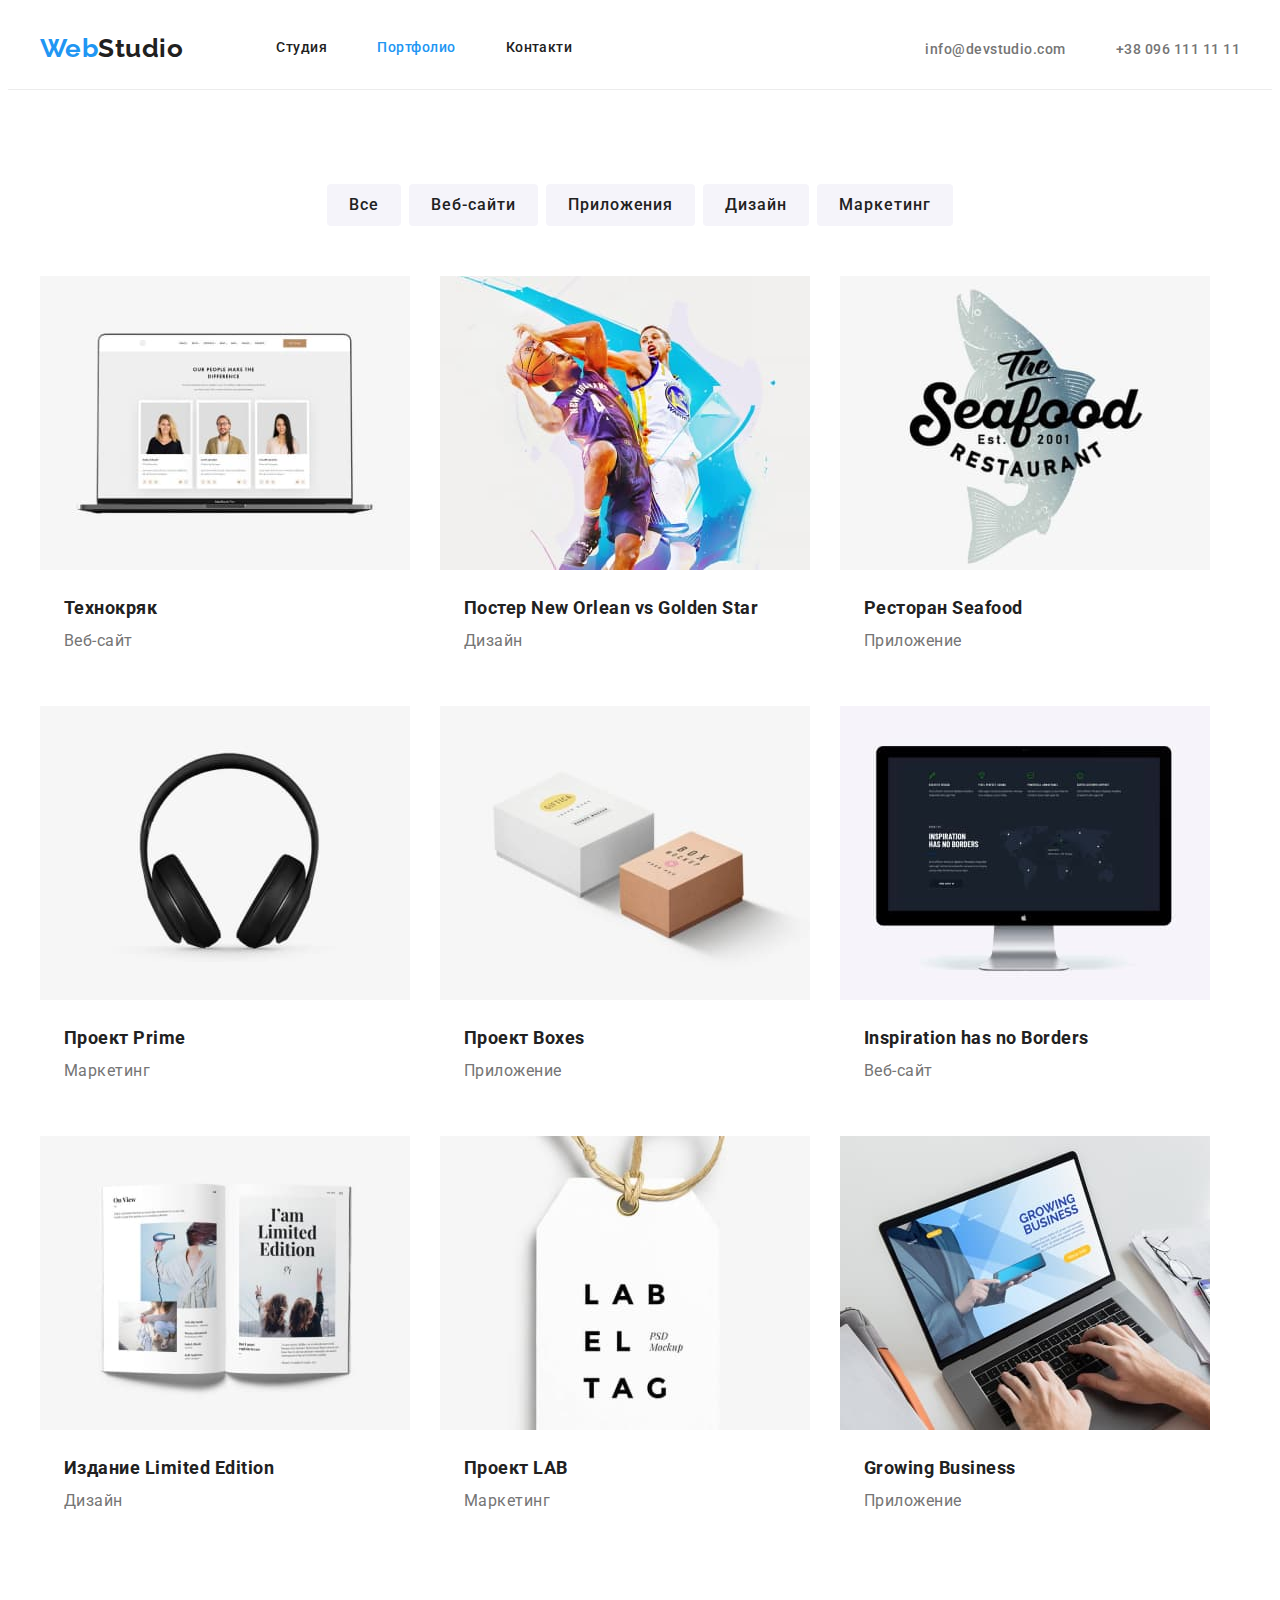
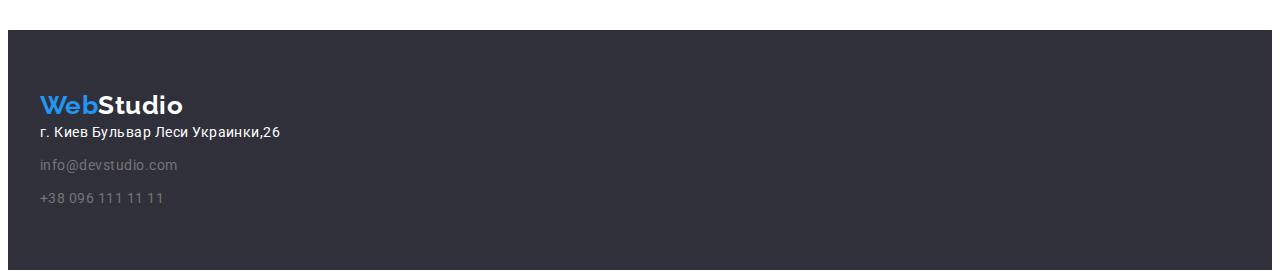
==== commit af961e9e: "4" ====
--- a/portfolio.html
+++ b/portfolio.html
@@ -17,7 +17,7 @@
   </head>
 
   <body class="page">
-    <header>
+    <header class="header">
       <div class="container header-container">
         <nav class="header-navigation">
           <a href="./index.html" class="header-logo link"
@@ -36,7 +36,6 @@
           </ul>
         </nav>
       
-        <div class="header-contact">
           <ul class="auth-list list">
             <li class="auth-item">
               <a href="mailto:info@devstudio.com" class="auth-link link"
@@ -47,15 +46,14 @@
               <a href="tel:+380961111111" class="auth-link link">+38 096 111 11 11</a>
             </li class="auth-item">
           </ul>
-        <div>
       </div>
     </header>
 
     <main>
 
-      <section class="portfolio">
+      <section class="section">
         <div class="container">
-          <h1 hidden>portfolio</h1>
+          <h1 class="visually-hidden">portfolio</h1>
           <ul class="portfolio-button-list list">
             <li class="portfolio-button-item"><button type="button" class="btn-secondary button">Все</button></li>
             <li class="portfolio-button-item"><button type="button" class="btn-secondary button">Веб-сайти</button></li>
--- a/css/styles.css
+++ b/css/styles.css
@@ -49,6 +49,21 @@
 
 .list {
   list-style: none;
+}
+
+.section {
+  padding: 94px 0;
+}
+
+.visually-hidden {
+  position: absolute !important;
+  clip: rect(1px 1px 1px 1px);
+  clip: rect(1px, 1px, 1px, 1px);
+  padding: 0 !important;
+  border: 0 !important;
+  height: 1px !important;
+  width: 1px !important;
+  overflow: hidden;
 }
 
 /* button */
@@ -110,8 +125,8 @@
   font-size: 26px;
   line-height: 1.19;
   margin-right: 93px;
-  margin-top: 25px;
-  margin-bottom: 25px;
+  padding-top: 25px;
+  padding-bottom: 25px;
 }
 .logo1 {
   color: var(--accent-color);
@@ -146,6 +161,7 @@
 }
 
 .header-link {
+  display: block;
   color: var(--title-text-color);
   font-weight: 500;
   font-size: 14px;
@@ -170,10 +186,6 @@
 /* auth */
 
 .auth-list {
-  display: flex;
-}
-
-.header-contact {
   display: flex;
   margin-left: auto;
 }
@@ -217,10 +229,6 @@
 
 /* features */
 
-.features {
-  padding-top: 94px;
-}
-
 .features-title {
   color: var(--title-text-color);
   font-weight: 700;
@@ -245,17 +253,17 @@
 }
 
 /* work */
-.work {
-  padding-bottom: 94px;
-  padding-top: 94px;
-}
+.work  {
+  padding-top: 0;
+}
+
 .work-title {
   color: var(--title-text-color);
   font-weight: 700;
   font-size: 36px;
   line-height: 1.16;
   text-align: center;
-  padding-bottom: 50px;
+  margin-bottom: 50px;
 }
 .work-list {
   display: flex;
@@ -268,8 +276,6 @@
 /* team */
 .team {
   background-color: var(--second-background-color);
-  padding-top: 94px;
-  padding-bottom: 94px;
 }
 
 .team-title {
@@ -306,12 +312,16 @@
 }
 
 .team-item {
-  margin-right: 30px;
   box-shadow: 0px 1px 3px rgba(0, 0, 0, 0.12), 0px 1px 1px rgba(0, 0, 0, 0.14),
     0px 2px 1px rgba(0, 0, 0, 0.2);
   border-radius: 0px 0px 4px 4px;
   background-color: var(--primary-white-color);
 }
+
+.team-item:not(:last-child) {
+margin-right: 30px;
+}
+
 .team-personal {
   padding-top: 30px;
   padding-bottom: 30px;
@@ -329,21 +339,18 @@
 
 .portfolio-work-item {
   margin-right: 30px;
-  margin-top: 30px;
-  box-shadow: 0px 1px 3px rgba(0, 0, 0, 0.12), 0px 1px 1px rgba(0, 0, 0, 0.14),
-    0px 2px 1px rgba(0, 0, 0, 0.2);
+  margin-bottom: 30px;
   border-radius: 0px 0px 4px 4px;
+}
+
+.portfolio-work-item:nth-last-child(-n + 3) {
+  margin-bottom: 0;
 }
 
 .portfolio-work-item:nth-child(3n) {
   margin-right: 0px;
 }
 
-.portfolio {
-  padding-top: 94px;
-  padding-bottom: 94px;
-}
-
 .portfolio-button-list {
   display: flex;
   justify-content: center;
@@ -354,8 +361,10 @@
   margin-right: 8px;
 }
 
-.portfolio .link:focus,
-.portfolio .link:hover {
+.portfolio-work-link:focus,
+.portfolio-work-link:hover {
+  box-shadow: 0px 1px 3px rgba(0, 0, 0, 0.12), 0px 1px 1px rgba(0, 0, 0, 0.14),
+  0px 2px 1px rgba(0, 0, 0, 0.2);
   color: var(--accent-color);
 }
 
@@ -393,13 +402,17 @@
 .logo-footer:hover,
 .logo-footer:focus {
   color: var(--accent-color);
+}
+
+.address {
+  margin-top: 20px;
 }
 
 .address-list {
   font-style: normal;
   font-size: 14px;
   line-height: 1.71;
-  margin-top: 20px;
+ 
 }
 
 .address-link {
@@ -413,7 +426,7 @@
 .address-link:focus {
   color: var(--accent-color);
 }
-.address-item {
+.address-item:not(:first-child){
   margin-top: 9px;
 }
 /* s */
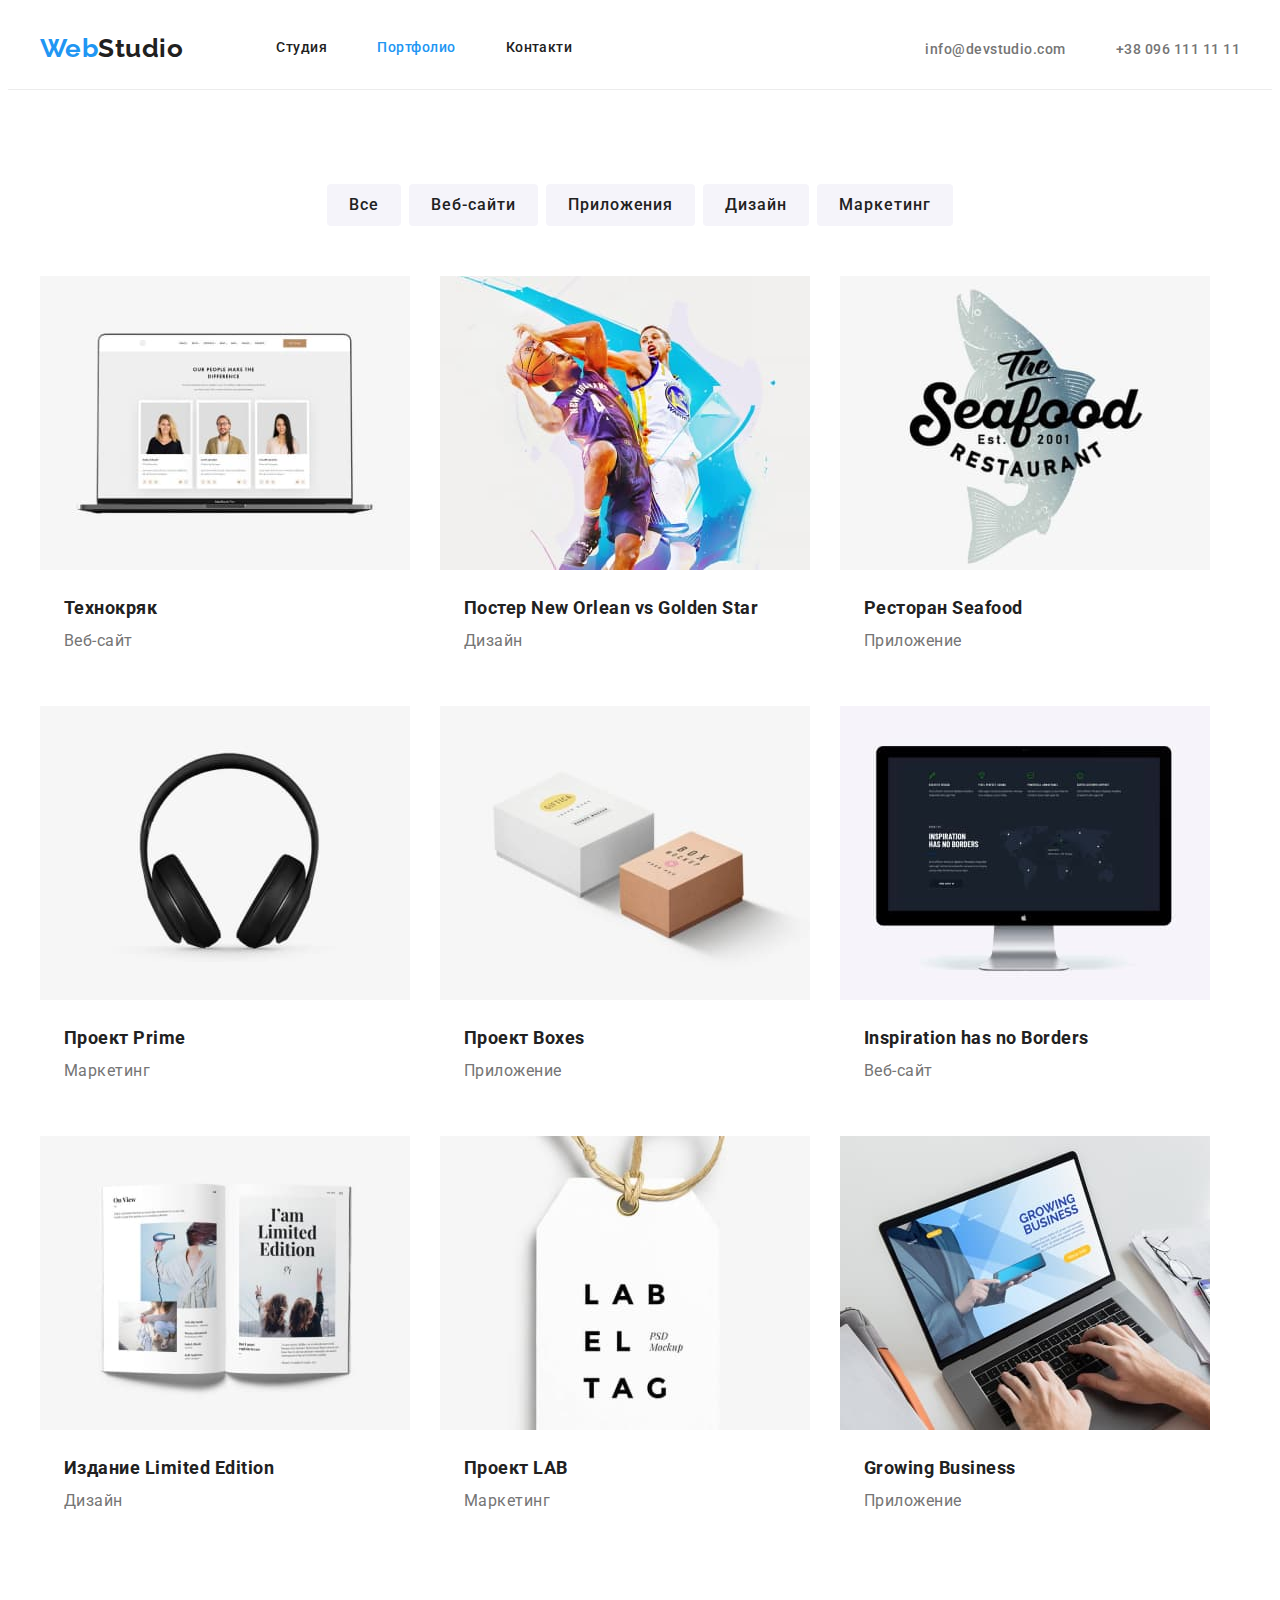
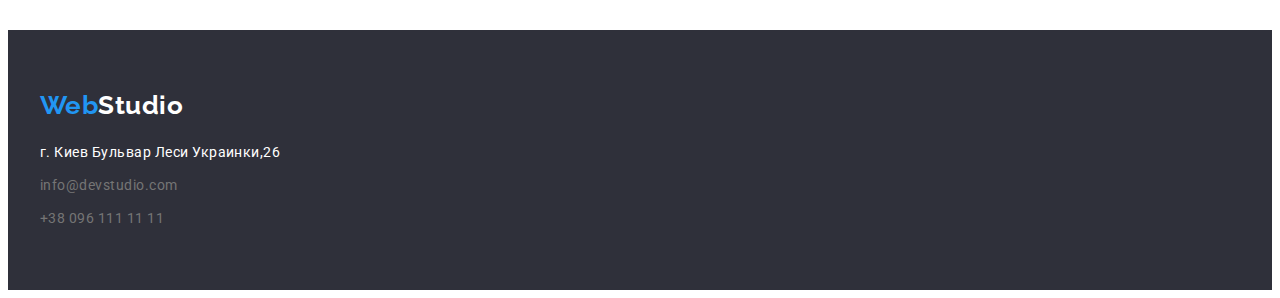
==== commit 5d5876c0: "Update portfolio.html" ====
--- a/portfolio.html
+++ b/portfolio.html
@@ -42,9 +42,9 @@
                 >info@devstudio.com</a
               >
             </li>
-            <li>
+            <li class="auth-item">
               <a href="tel:+380961111111" class="auth-link link">+38 096 111 11 11</a>
-            </li class="auth-item">
+            </li >
           </ul>
       </div>
     </header>
@@ -193,18 +193,16 @@
       </section>
     </main>
 
-   <footer class="footer">
+    <footer class="footer">
       <div class="container">
-        <a href="./index.html" class="logo-footer link"
-          ><span class="logo1 link">Web</span>Studio</a
-        >
-        <address>
+        <a href="./index.html" class="logo-footer link"><span class="logo1 link">Web</span>Studio</a>
+        <address class="address">
           <ul class="address-list list">
-            <li class="address-addr">г. Киев Бульвар Леси Украинки,26</li>
+            <li class="address-item">г. Киев Бульвар Леси Украинки,26</li>
             <li class="address-item">
-              <a href="mailto:info@devstudio.com" class="address-link link"
-                >info@devstudio.com</a
-              >
+              <a href="mailto:info@devstudio.com" class="address-link link">
+                info@devstudio.com
+                </a>
             </li>
             <li class="address-item">
               <a href="tel:+380961111111" class="address-link link">+38 096 111 11 11</a>
